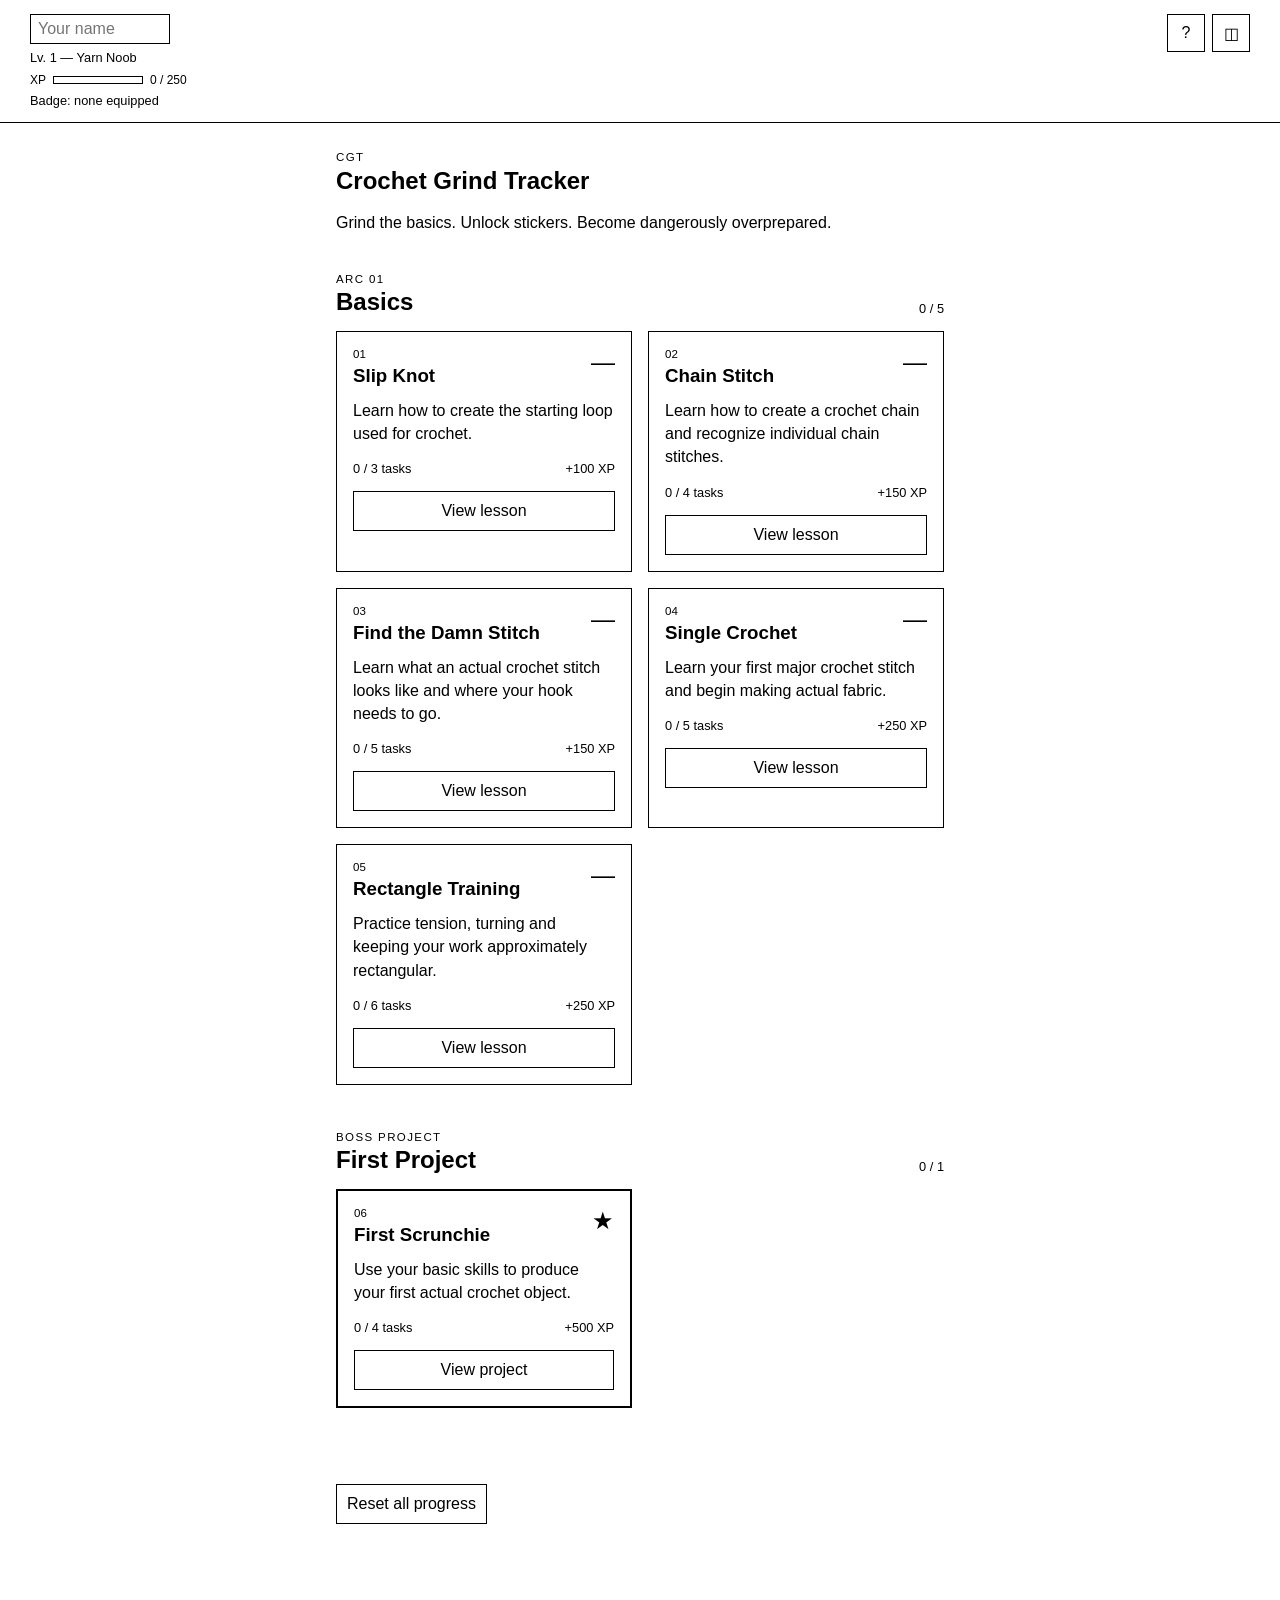
==== index.html @ 1a81e941 "Add files via upload" ====
<!DOCTYPE html>
<html lang="en">

<head>
    <meta charset="UTF-8">
    <meta name="viewport" content="width=device-width, initial-scale=1.0">

    <title>CGT — Crochet Grind Tracker</title>

    <link rel="stylesheet" href="css/style.css">
</head>

<body>

    <!-- =========================
         HUD
    ========================== -->

    <header class="hud">

        <div class="hud-player">

            <input
                id="player-name"
                class="player-name"
                type="text"
                placeholder="Your name"
                maxlength="20"
            >

            <p id="player-level" class="player-level">
                Lv. 1 — Yarn Noob
            </p>

            <div class="xp-row">

                <span>XP</span>

                <div class="xp-bar">
                    <div id="xp-fill" class="xp-fill"></div>
                </div>

                <span id="player-xp">
                    0 / 250
                </span>

            </div>

            <p id="equipped-badge" class="equipped-badge">
                Badge: none equipped
            </p>

        </div>


        <nav class="hud-actions">

            <button
                id="dictionary-button"
                class="icon-button"
                type="button"
                aria-label="Crochet dictionary"
                title="Crochet Dictionary"
            >
                ?
            </button>

            <button
                id="sticker-button"
                class="icon-button"
                type="button"
                aria-label="Sticker book"
                title="Sticker Book"
            >
                ◫
            </button>

        </nav>

    </header>


    <!-- =========================
         HOME
    ========================== -->

    <main id="home-view" class="app">

        <section class="page-intro">

            <p class="eyebrow">
                CGT
            </p>

            <h1>
                Crochet Grind Tracker
            </h1>

            <p>
                Grind the basics. Unlock stickers.
                Become dangerously overprepared.
            </p>

        </section>


        <div id="course-container"></div>


        <button
            id="reset-progress"
            class="reset-button"
            type="button"
        >
            Reset all progress
        </button>

    </main>


    <!-- =========================
         LESSON DETAIL
    ========================== -->

    <section
        id="lesson-view"
        class="full-view hidden"
    >

        <header class="view-header">

            <button
                id="lesson-back"
                class="back-button"
                type="button"
            >
                ← Back
            </button>

            <span id="lesson-number">
                Lesson
            </span>

        </header>


        <div
            id="lesson-content"
            class="view-content"
        ></div>

    </section>


    <!-- =========================
         STICKER BOOK
    ========================== -->

    <section
        id="sticker-view"
        class="full-view hidden"
    >

        <header class="view-header">

            <button
                id="sticker-back"
                class="back-button"
                type="button"
            >
                ← Back
            </button>

            <span>
                Sticker Book
            </span>

        </header>


        <div class="view-content">

            <p class="eyebrow">
                Collection
            </p>

            <h2>
                My Stickers
            </h2>

            <p>
                Complete lessons to unlock stickers.
                Tap an unlocked sticker to equip it.
            </p>

            <div
                id="sticker-grid"
                class="sticker-grid"
            ></div>

        </div>

    </section>


    <!-- =========================
         DICTIONARY
    ========================== -->

    <section
        id="dictionary-view"
        class="full-view hidden"
    >

        <header class="view-header">

            <button
                id="dictionary-back"
                class="back-button"
                type="button"
            >
                ← Back
            </button>

            <span>
                Crochet Dictionary
            </span>

        </header>


        <div class="view-content">

            <p class="eyebrow">
                Quick Reference
            </p>

            <h2>
                What the fuck does that code mean?
            </h2>


            <section class="detail-block">

                <h3>
                    Common abbreviations
                </h3>

                <dl class="dictionary-list">

                    <div>
                        <dt>ch</dt>
                        <dd>chain</dd>
                    </div>

                    <div>
                        <dt>st</dt>
                        <dd>stitch</dd>
                    </div>

                    <div>
                        <dt>sl st</dt>
                        <dd>slip stitch</dd>
                    </div>

                    <div>
                        <dt>sc</dt>
                        <dd>single crochet — US</dd>
                    </div>

                    <div>
                        <dt>dc</dt>
                        <dd>double crochet — meaning depends on US/UK terminology</dd>
                    </div>

                    <div>
                        <dt>inc</dt>
                        <dd>increase</dd>
                    </div>

                    <div>
                        <dt>dec</dt>
                        <dd>decrease</dd>
                    </div>

                    <div>
                        <dt>MR</dt>
                        <dd>magic ring</dd>
                    </div>

                    <div>
                        <dt>R / Row</dt>
                        <dd>row</dd>
                    </div>

                    <div>
                        <dt>Rnd</dt>
                        <dd>round</dd>
                    </div>

                    <div>
                        <dt>x6</dt>
                        <dd>repeat six times</dd>
                    </div>

                    <div>
                        <dt>(24)</dt>
                        <dd>24 stitches total at the end</dd>
                    </div>

                </dl>

            </section>


            <section class="detail-block">

                <h3>
                    US vs UK terminology
                </h3>

                <div class="table-wrap">

                    <table>

                        <thead>
                            <tr>
                                <th>US</th>
                                <th>UK</th>
                            </tr>
                        </thead>

                        <tbody>

                            <tr>
                                <td>single crochet — sc</td>
                                <td>double crochet — dc</td>
                            </tr>

                            <tr>
                                <td>half double crochet — hdc</td>
                                <td>half treble — htr</td>
                            </tr>

                            <tr>
                                <td>double crochet — dc</td>
                                <td>treble — tr</td>
                            </tr>

                            <tr>
                                <td>treble crochet — tr</td>
                                <td>double treble — dtr</td>
                            </tr>

                        </tbody>

                    </table>

                </div>

            </section>

        </div>

    </section>


    <script src="js/script.js"></script>

</body>

</html>
---- css/style.css ----
/* ========================================
   BASIC
======================================== */

* {
    box-sizing: border-box;
}

html {
    font-size: 16px;
}

body {
    margin: 0;

    font-family:
        Arial,
        Helvetica,
        sans-serif;

    color: #000;
    background: #fff;
}

button,
input {
    font: inherit;
}

button {
    color: inherit;
    background: #fff;

    border: 1px solid #000;

    cursor: pointer;
}

input {
    color: inherit;
    background: #fff;

    border: 1px solid #000;
}

.hidden {
    display: none !important;
}


/* ========================================
   HUD
======================================== */

.hud {
    position: sticky;

    top: 0;

    z-index: 10;

    display: flex;

    justify-content: space-between;
    align-items: flex-start;

    gap: 16px;

    padding: 14px;

    background: #fff;

    border-bottom: 1px solid #000;
}

.hud-player {
    flex: 1;

    min-width: 0;
}

.player-name {
    width: 140px;

    padding: 5px 7px;
}

.player-level,
.equipped-badge {
    margin: 6px 0 0;

    font-size: 0.8rem;
}

.xp-row {
    display: flex;

    align-items: center;

    gap: 7px;

    margin-top: 8px;

    font-size: 0.75rem;
}

.xp-bar {
    width: 90px;
    height: 8px;

    border: 1px solid #000;
}

.xp-fill {
    width: 0%;
    height: 100%;

    background: #000;

    transition: width 0.2s ease;
}

.hud-actions {
    display: flex;

    gap: 7px;
}

.icon-button {
    display: grid;

    place-items: center;

    width: 38px;
    height: 38px;

    padding: 0;
}


/* ========================================
   MAIN APP
======================================== */

.app {
    width: min(100%, 640px);

    margin: 0 auto;

    padding: 28px 16px 80px;
}

.page-intro {
    margin-bottom: 38px;
}

.page-intro h1 {
    margin: 4px 0 8px;
}

.page-intro p:last-child {
    line-height: 1.5;
}

.eyebrow {
    margin: 0;

    font-size: 0.72rem;

    text-transform: uppercase;

    letter-spacing: 0.12em;
}


/* ========================================
   COURSE SECTIONS
======================================== */

.course-section {
    margin-bottom: 46px;
}

.section-heading {
    display: flex;

    justify-content: space-between;
    align-items: flex-end;

    gap: 20px;

    margin-bottom: 15px;
}

.section-heading h2 {
    margin: 3px 0 0;
}

.section-progress {
    font-size: 0.8rem;
}


/* ========================================
   LESSON CARDS
======================================== */

.lesson-card {
    margin-bottom: 14px;

    padding: 16px;

    border: 1px solid #000;
}

.lesson-card.completed {
    background: #e8e8e8;

    border-width: 2px;
}

.lesson-card.boss {
    border-width: 2px;
}

.card-top {
    display: flex;

    justify-content: space-between;
    align-items: flex-start;

    gap: 20px;
}

.lesson-number {
    display: block;

    margin-bottom: 5px;

    font-size: 0.72rem;
}

.lesson-card h3 {
    margin: 0;
}

.complete-mark {
    font-size: 1.5rem;
}

.lesson-summary {
    margin: 12px 0;

    line-height: 1.45;
}

.card-meta {
    display: flex;

    justify-content: space-between;

    gap: 15px;

    margin-top: 16px;

    font-size: 0.8rem;
}

.card-button {
    width: 100%;

    margin-top: 15px;

    padding: 10px;
}


/* ========================================
   FULL VIEWS
======================================== */

.full-view {
    position: fixed;

    inset: 0;

    z-index: 50;

    overflow-y: auto;

    background: #fff;
}

.view-header {
    position: sticky;

    top: 0;

    z-index: 2;

    display: flex;

    justify-content: space-between;
    align-items: center;

    gap: 20px;

    padding: 14px 16px;

    background: #fff;

    border-bottom: 1px solid #000;
}

.back-button {
    padding: 8px 10px;
}

.view-content {
    width: min(100%, 640px);

    margin: 0 auto;

    padding: 28px 16px 80px;
}

.view-content h2 {
    margin: 4px 0 10px;
}

.view-content > p {
    line-height: 1.5;
}


/* ========================================
   DETAIL BLOCKS
======================================== */

.detail-block {
    margin-top: 30px;

    padding-top: 20px;

    border-top: 1px solid #000;
}

.detail-block h3 {
    margin-top: 0;
}


/* ========================================
   TASKS
======================================== */

.task-row {
    display: flex;

    align-items: flex-start;

    gap: 10px;

    margin: 15px 0;
}

.task-row input[type="checkbox"] {
    width: auto;

    margin-top: 3px;
}

.task-row.complete span {
    text-decoration: line-through;

    opacity: 0.6;
}


/* ========================================
   NUMERIC TASK
======================================== */

.numeric-task {
    margin: 18px 0;

    padding: 14px;

    border: 1px solid #000;
}

.numeric-task.complete {
    background: #eee;
}

.numeric-heading {
    display: flex;

    justify-content: space-between;

    gap: 20px;
}

.numeric-heading p {
    margin: 5px 0 0;

    font-size: 0.8rem;
}

.counter {
    display: flex;

    align-items: center;

    gap: 7px;

    margin-top: 14px;
}

.counter input {
    width: 80px;

    padding: 8px;

    text-align: center;
}

.counter button {
    min-width: 40px;

    padding: 8px;
}


/* ========================================
   REWARD
======================================== */

.reward-box {
    padding: 14px;

    border: 1px solid #000;
}

.reward-box.locked {
    opacity: 0.55;
}


/* ========================================
   MILESTONES
======================================== */

.milestone-list {
    margin: 15px 0 0;

    padding: 0;

    list-style: none;
}

.milestone-list li {
    margin: 10px 0;
}

.milestone-list .done {
    font-weight: bold;
}


/* ========================================
   STICKER BOOK
======================================== */

.sticker-grid {
    display: grid;

    grid-template-columns:
        repeat(2, 1fr);

    gap: 12px;

    margin-top: 25px;
}

.sticker {
    min-height: 150px;

    padding: 16px;

    text-align: center;

    border: 1px solid #000;
}

.sticker.unlocked {
    cursor: pointer;
}

.sticker.equipped {
    border-width: 3px;
}

.sticker-icon {
    margin-bottom: 10px;

    font-size: 2rem;
}

.sticker p {
    margin-bottom: 0;

    font-size: 0.8rem;
}


/* ========================================
   DICTIONARY
======================================== */

.dictionary-list {
    margin: 0;
}

.dictionary-list > div {
    display: grid;

    grid-template-columns: 80px 1fr;

    gap: 12px;

    padding: 10px 0;

    border-bottom: 1px solid #ddd;
}

.dictionary-list dt {
    font-weight: bold;
}

.dictionary-list dd {
    margin: 0;
}

.table-wrap {
    overflow-x: auto;
}

table {
    width: 100%;

    border-collapse: collapse;
}

th,
td {
    padding: 10px;

    text-align: left;

    border: 1px solid #000;
}


/* ========================================
   RESET
======================================== */

.reset-button {
    margin-top: 30px;

    padding: 10px;
}


/* ========================================
   DESKTOP
======================================== */

@media (min-width: 800px) {

    .hud {
        padding-inline: 30px;
    }

    .app {
        max-width: 950px;
    }

    .course-cards {
        display: grid;

        grid-template-columns:
            repeat(2, 1fr);

        gap: 16px;
    }

    .lesson-card {
        margin-bottom: 0;
    }

    .sticker-grid {
        grid-template-columns:
            repeat(3, 1fr);
    }

}
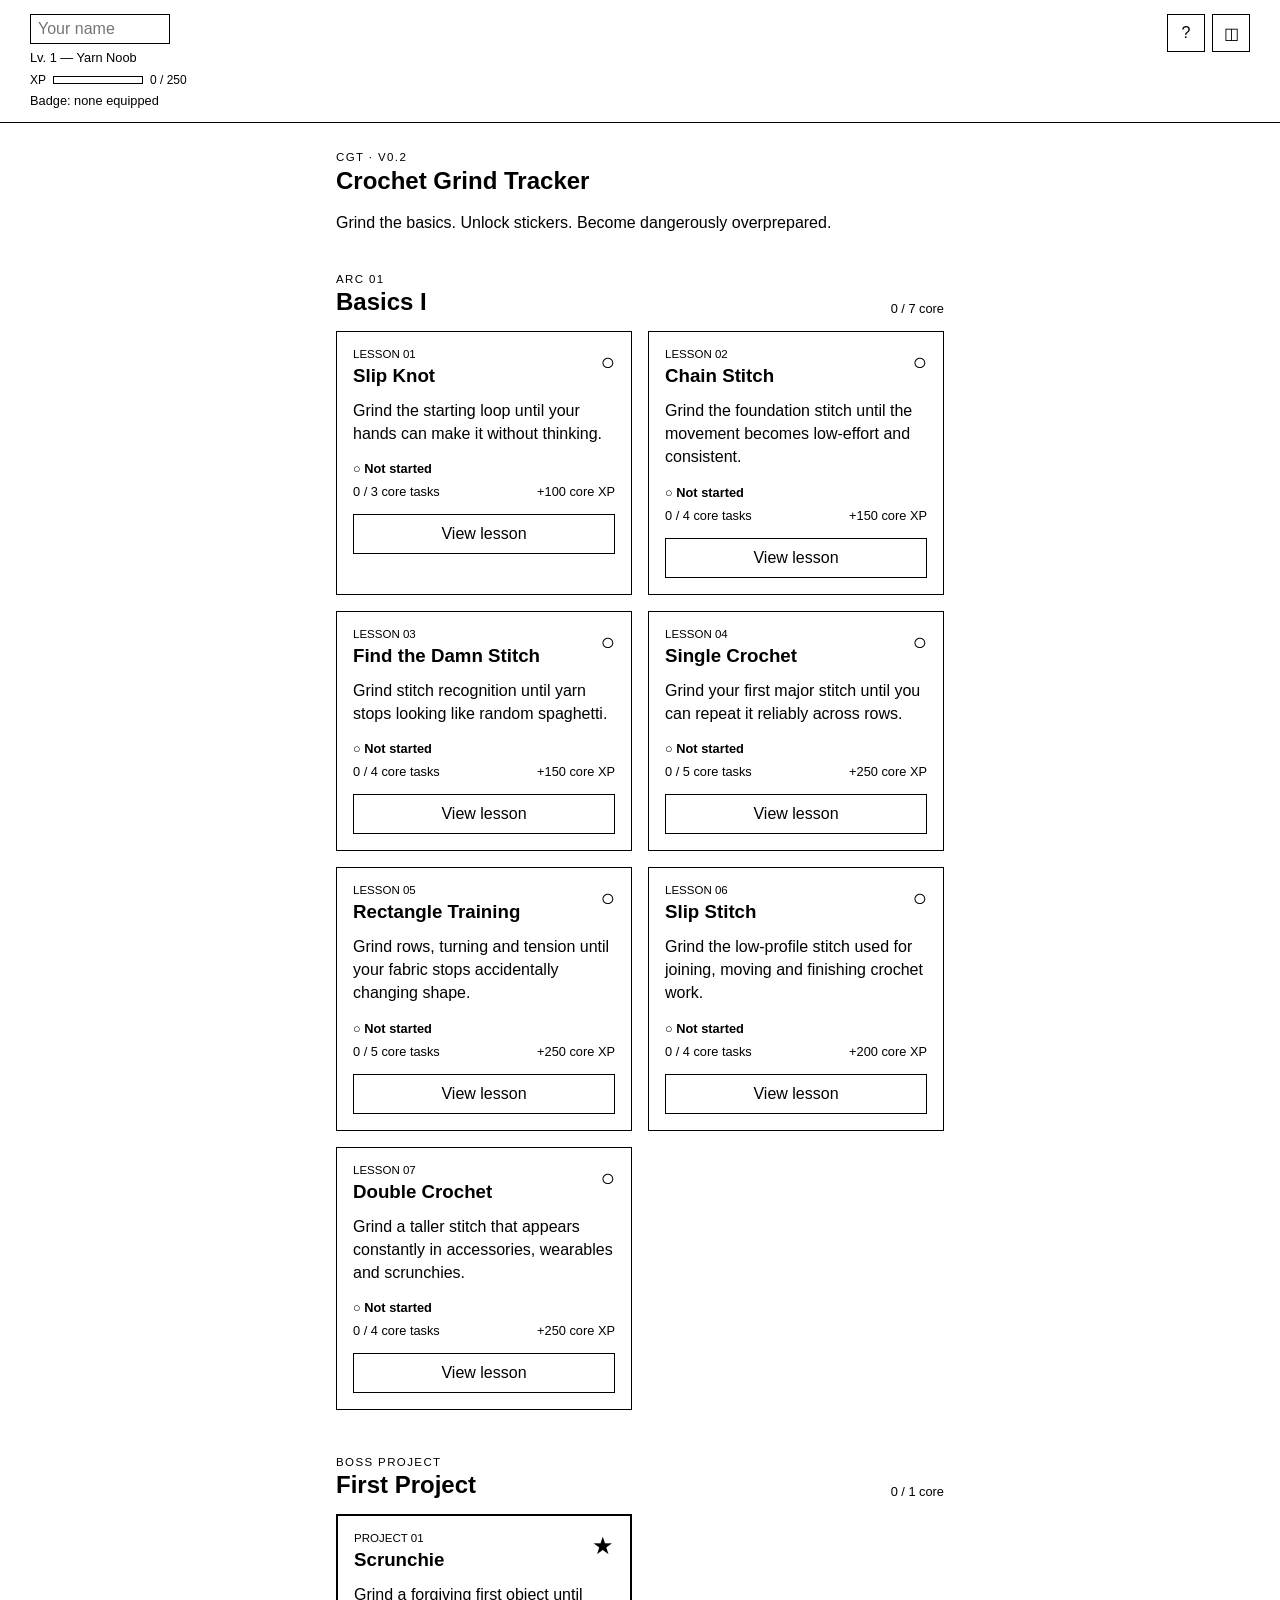
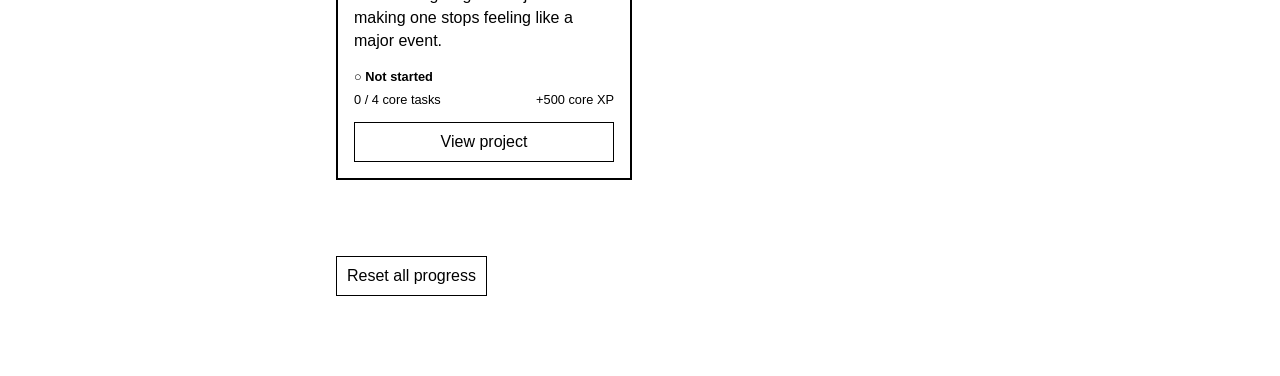
==== commit 6a9c55a7: "Add files via upload Update CGT to v0.2" ====
--- a/index.html
+++ b/index.html
@@ -1,372 +1,198 @@
-<!DOCTYPE html>
-<html lang="en">
-
-<head>
-    <meta charset="UTF-8">
-    <meta name="viewport" content="width=device-width, initial-scale=1.0">
-
-    <title>CGT — Crochet Grind Tracker</title>
-
-    <link rel="stylesheet" href="css/style.css">
-</head>
-
-<body>
-
-    <!-- =========================
-         HUD
-    ========================== -->
-
-    <header class="hud">
-
-        <div class="hud-player">
-
-            <input
-                id="player-name"
-                class="player-name"
-                type="text"
-                placeholder="Your name"
-                maxlength="20"
-            >
-
-            <p id="player-level" class="player-level">
-                Lv. 1 — Yarn Noob
-            </p>
-
-            <div class="xp-row">
-
-                <span>XP</span>
-
-                <div class="xp-bar">
-                    <div id="xp-fill" class="xp-fill"></div>
-                </div>
-
-                <span id="player-xp">
-                    0 / 250
-                </span>
-
-            </div>
-
-            <p id="equipped-badge" class="equipped-badge">
-                Badge: none equipped
-            </p>
-
-        </div>
-
-
-        <nav class="hud-actions">
-
-            <button
-                id="dictionary-button"
-                class="icon-button"
-                type="button"
-                aria-label="Crochet dictionary"
-                title="Crochet Dictionary"
-            >
-                ?
-            </button>
-
-            <button
-                id="sticker-button"
-                class="icon-button"
-                type="button"
-                aria-label="Sticker book"
-                title="Sticker Book"
-            >
-                ◫
-            </button>
-
-        </nav>
-
-    </header>
-
-
-    <!-- =========================
-         HOME
-    ========================== -->
-
-    <main id="home-view" class="app">
-
-        <section class="page-intro">
-
-            <p class="eyebrow">
-                CGT
-            </p>
-
-            <h1>
-                Crochet Grind Tracker
-            </h1>
-
-            <p>
-                Grind the basics. Unlock stickers.
-                Become dangerously overprepared.
-            </p>
-
-        </section>
-
-
-        <div id="course-container"></div>
-
-
-        <button
-            id="reset-progress"
-            class="reset-button"
-            type="button"
-        >
-            Reset all progress
-        </button>
-
-    </main>
-
-
-    <!-- =========================
-         LESSON DETAIL
-    ========================== -->
-
-    <section
-        id="lesson-view"
-        class="full-view hidden"
-    >
-
-        <header class="view-header">
-
-            <button
-                id="lesson-back"
-                class="back-button"
-                type="button"
-            >
-                ← Back
-            </button>
-
-            <span id="lesson-number">
-                Lesson
-            </span>
-
-        </header>
-
-
-        <div
-            id="lesson-content"
-            class="view-content"
-        ></div>
-
-    </section>
-
-
-    <!-- =========================
-         STICKER BOOK
-    ========================== -->
-
-    <section
-        id="sticker-view"
-        class="full-view hidden"
-    >
-
-        <header class="view-header">
-
-            <button
-                id="sticker-back"
-                class="back-button"
-                type="button"
-            >
-                ← Back
-            </button>
-
-            <span>
-                Sticker Book
-            </span>
-
-        </header>
-
-
-        <div class="view-content">
-
-            <p class="eyebrow">
-                Collection
-            </p>
-
-            <h2>
-                My Stickers
-            </h2>
-
-            <p>
-                Complete lessons to unlock stickers.
-                Tap an unlocked sticker to equip it.
-            </p>
-
-            <div
-                id="sticker-grid"
-                class="sticker-grid"
-            ></div>
-
-        </div>
-
-    </section>
-
-
-    <!-- =========================
-         DICTIONARY
-    ========================== -->
-
-    <section
-        id="dictionary-view"
-        class="full-view hidden"
-    >
-
-        <header class="view-header">
-
-            <button
-                id="dictionary-back"
-                class="back-button"
-                type="button"
-            >
-                ← Back
-            </button>
-
-            <span>
-                Crochet Dictionary
-            </span>
-
-        </header>
-
-
-        <div class="view-content">
-
-            <p class="eyebrow">
-                Quick Reference
-            </p>
-
-            <h2>
-                What the fuck does that code mean?
-            </h2>
-
-
-            <section class="detail-block">
-
-                <h3>
-                    Common abbreviations
-                </h3>
-
-                <dl class="dictionary-list">
-
-                    <div>
-                        <dt>ch</dt>
-                        <dd>chain</dd>
-                    </div>
-
-                    <div>
-                        <dt>st</dt>
-                        <dd>stitch</dd>
-                    </div>
-
-                    <div>
-                        <dt>sl st</dt>
-                        <dd>slip stitch</dd>
-                    </div>
-
-                    <div>
-                        <dt>sc</dt>
-                        <dd>single crochet — US</dd>
-                    </div>
-
-                    <div>
-                        <dt>dc</dt>
-                        <dd>double crochet — meaning depends on US/UK terminology</dd>
-                    </div>
-
-                    <div>
-                        <dt>inc</dt>
-                        <dd>increase</dd>
-                    </div>
-
-                    <div>
-                        <dt>dec</dt>
-                        <dd>decrease</dd>
-                    </div>
-
-                    <div>
-                        <dt>MR</dt>
-                        <dd>magic ring</dd>
-                    </div>
-
-                    <div>
-                        <dt>R / Row</dt>
-                        <dd>row</dd>
-                    </div>
-
-                    <div>
-                        <dt>Rnd</dt>
-                        <dd>round</dd>
-                    </div>
-
-                    <div>
-                        <dt>x6</dt>
-                        <dd>repeat six times</dd>
-                    </div>
-
-                    <div>
-                        <dt>(24)</dt>
-                        <dd>24 stitches total at the end</dd>
-                    </div>
-
-                </dl>
-
-            </section>
-
-
-            <section class="detail-block">
-
-                <h3>
-                    US vs UK terminology
-                </h3>
-
-                <div class="table-wrap">
-
-                    <table>
-
-                        <thead>
-                            <tr>
-                                <th>US</th>
-                                <th>UK</th>
-                            </tr>
-                        </thead>
-
-                        <tbody>
-
-                            <tr>
-                                <td>single crochet — sc</td>
-                                <td>double crochet — dc</td>
-                            </tr>
-
-                            <tr>
-                                <td>half double crochet — hdc</td>
-                                <td>half treble — htr</td>
-                            </tr>
-
-                            <tr>
-                                <td>double crochet — dc</td>
-                                <td>treble — tr</td>
-                            </tr>
-
-                            <tr>
-                                <td>treble crochet — tr</td>
-                                <td>double treble — dtr</td>
-                            </tr>
-
-                        </tbody>
-
-                    </table>
-
-                </div>
-
-            </section>
-
-        </div>
-
-    </section>
-
-
-    <script src="js/script.js"></script>
-
-</body>
-
-</html>+<!DOCTYPE html>
+<html lang="en">
+
+<head>
+    <meta charset="UTF-8">
+    <meta name="viewport" content="width=device-width, initial-scale=1.0">
+
+    <title>CGT — Crochet Grind Tracker</title>
+
+    <link rel="stylesheet" href="css/style.css">
+</head>
+
+<body>
+
+    <header class="hud">
+        <div class="hud-player">
+            <input
+                id="player-name"
+                class="player-name"
+                type="text"
+                placeholder="Your name"
+                maxlength="20"
+            >
+
+            <p id="player-level" class="player-level">Lv. 1 — Yarn Noob</p>
+
+            <div class="xp-row">
+                <span>XP</span>
+
+                <div class="xp-bar" aria-hidden="true">
+                    <div id="xp-fill" class="xp-fill"></div>
+                </div>
+
+                <span id="player-xp">0 / 250</span>
+            </div>
+
+            <p id="equipped-badge" class="equipped-badge">Badge: none equipped</p>
+        </div>
+
+        <nav class="hud-actions" aria-label="CGT tools">
+            <button
+                id="dictionary-button"
+                class="icon-button"
+                type="button"
+                aria-label="Crochet dictionary"
+                title="Crochet Dictionary"
+            >
+                ?
+            </button>
+
+            <button
+                id="sticker-button"
+                class="icon-button"
+                type="button"
+                aria-label="Sticker book"
+                title="Sticker Book"
+            >
+                ◫
+            </button>
+        </nav>
+    </header>
+
+
+    <main id="home-view" class="app">
+        <section class="page-intro">
+            <p class="eyebrow">CGT · v0.2</p>
+
+            <h1>Crochet Grind Tracker</h1>
+
+            <p>
+                Grind the basics. Unlock stickers.
+                Become dangerously overprepared.
+            </p>
+        </section>
+
+        <div id="course-container"></div>
+
+        <button id="reset-progress" class="reset-button" type="button">
+            Reset all progress
+        </button>
+    </main>
+
+
+    <section id="lesson-view" class="full-view hidden">
+        <header class="view-header">
+            <button id="lesson-back" class="back-button" type="button">
+                ← Back
+            </button>
+
+            <span id="lesson-number">Lesson</span>
+        </header>
+
+        <div id="lesson-content" class="view-content"></div>
+    </section>
+
+
+    <section id="sticker-view" class="full-view hidden">
+        <header class="view-header">
+            <button id="sticker-back" class="back-button" type="button">
+                ← Back
+            </button>
+
+            <span>Sticker Book</span>
+        </header>
+
+        <div class="view-content">
+            <p class="eyebrow">Collection</p>
+
+            <h2>My Stickers</h2>
+
+            <p>
+                Complete core goals to unlock stickers.
+                Tap an unlocked sticker to equip or unequip it.
+            </p>
+
+            <div id="sticker-grid" class="sticker-grid"></div>
+        </div>
+    </section>
+
+
+    <section id="dictionary-view" class="full-view hidden">
+        <header class="view-header">
+            <button id="dictionary-back" class="back-button" type="button">
+                ← Back
+            </button>
+
+            <span>Crochet Dictionary</span>
+        </header>
+
+        <div class="view-content">
+            <p class="eyebrow">Quick Reference</p>
+
+            <h2>What the fuck does that code mean?</h2>
+
+            <section class="detail-block">
+                <h3>Common abbreviations</h3>
+
+                <dl class="dictionary-list">
+                    <div><dt>ch</dt><dd>chain</dd></div>
+                    <div><dt>st</dt><dd>stitch</dd></div>
+                    <div><dt>sl st</dt><dd>slip stitch</dd></div>
+                    <div><dt>sc</dt><dd>single crochet — US</dd></div>
+                    <div><dt>hdc</dt><dd>half double crochet — US</dd></div>
+                    <div><dt>dc</dt><dd>double crochet — meaning depends on US/UK terminology</dd></div>
+                    <div><dt>inc</dt><dd>increase</dd></div>
+                    <div><dt>dec</dt><dd>decrease</dd></div>
+                    <div><dt>MR</dt><dd>magic ring</dd></div>
+                    <div><dt>R / Row</dt><dd>row</dd></div>
+                    <div><dt>Rnd</dt><dd>round</dd></div>
+                    <div><dt>x6</dt><dd>repeat six times</dd></div>
+                    <div><dt>(24)</dt><dd>24 stitches total at the end</dd></div>
+                </dl>
+            </section>
+
+            <section class="detail-block">
+                <h3>US vs UK terminology</h3>
+
+                <div class="table-wrap">
+                    <table>
+                        <thead>
+                            <tr>
+                                <th>US</th>
+                                <th>UK</th>
+                            </tr>
+                        </thead>
+
+                        <tbody>
+                            <tr>
+                                <td>single crochet — sc</td>
+                                <td>double crochet — dc</td>
+                            </tr>
+
+                            <tr>
+                                <td>half double crochet — hdc</td>
+                                <td>half treble — htr</td>
+                            </tr>
+
+                            <tr>
+                                <td>double crochet — dc</td>
+                                <td>treble — tr</td>
+                            </tr>
+
+                            <tr>
+                                <td>treble crochet — tr</td>
+                                <td>double treble — dtr</td>
+                            </tr>
+                        </tbody>
+                    </table>
+                </div>
+            </section>
+        </div>
+    </section>
+
+
+    <script src="js/script.js"></script>
+</body>
+
+</html>
--- a/css/style.css
+++ b/css/style.css
@@ -1,608 +1,578 @@
-/* ========================================
-   BASIC
-======================================== */
-
-* {
-    box-sizing: border-box;
-}
-
-html {
-    font-size: 16px;
-}
-
-body {
-    margin: 0;
-
-    font-family:
-        Arial,
-        Helvetica,
-        sans-serif;
-
-    color: #000;
-    background: #fff;
-}
-
-button,
-input {
-    font: inherit;
-}
-
-button {
-    color: inherit;
-    background: #fff;
-
-    border: 1px solid #000;
-
-    cursor: pointer;
-}
-
-input {
-    color: inherit;
-    background: #fff;
-
-    border: 1px solid #000;
-}
-
-.hidden {
-    display: none !important;
-}
-
-
-/* ========================================
-   HUD
-======================================== */
-
-.hud {
-    position: sticky;
-
-    top: 0;
-
-    z-index: 10;
-
-    display: flex;
-
-    justify-content: space-between;
-    align-items: flex-start;
-
-    gap: 16px;
-
-    padding: 14px;
-
-    background: #fff;
-
-    border-bottom: 1px solid #000;
-}
-
-.hud-player {
-    flex: 1;
-
-    min-width: 0;
-}
-
-.player-name {
-    width: 140px;
-
-    padding: 5px 7px;
-}
-
-.player-level,
-.equipped-badge {
-    margin: 6px 0 0;
-
-    font-size: 0.8rem;
-}
-
-.xp-row {
-    display: flex;
-
-    align-items: center;
-
-    gap: 7px;
-
-    margin-top: 8px;
-
-    font-size: 0.75rem;
-}
-
-.xp-bar {
-    width: 90px;
-    height: 8px;
-
-    border: 1px solid #000;
-}
-
-.xp-fill {
-    width: 0%;
-    height: 100%;
-
-    background: #000;
-
-    transition: width 0.2s ease;
-}
-
-.hud-actions {
-    display: flex;
-
-    gap: 7px;
-}
-
-.icon-button {
-    display: grid;
-
-    place-items: center;
-
-    width: 38px;
-    height: 38px;
-
-    padding: 0;
-}
-
-
-/* ========================================
-   MAIN APP
-======================================== */
-
-.app {
-    width: min(100%, 640px);
-
-    margin: 0 auto;
-
-    padding: 28px 16px 80px;
-}
-
-.page-intro {
-    margin-bottom: 38px;
-}
-
-.page-intro h1 {
-    margin: 4px 0 8px;
-}
-
-.page-intro p:last-child {
-    line-height: 1.5;
-}
-
-.eyebrow {
-    margin: 0;
-
-    font-size: 0.72rem;
-
-    text-transform: uppercase;
-
-    letter-spacing: 0.12em;
-}
-
-
-/* ========================================
-   COURSE SECTIONS
-======================================== */
-
-.course-section {
-    margin-bottom: 46px;
-}
-
-.section-heading {
-    display: flex;
-
-    justify-content: space-between;
-    align-items: flex-end;
-
-    gap: 20px;
-
-    margin-bottom: 15px;
-}
-
-.section-heading h2 {
-    margin: 3px 0 0;
-}
-
-.section-progress {
-    font-size: 0.8rem;
-}
-
-
-/* ========================================
-   LESSON CARDS
-======================================== */
-
-.lesson-card {
-    margin-bottom: 14px;
-
-    padding: 16px;
-
-    border: 1px solid #000;
-}
-
-.lesson-card.completed {
-    background: #e8e8e8;
-
-    border-width: 2px;
-}
-
-.lesson-card.boss {
-    border-width: 2px;
-}
-
-.card-top {
-    display: flex;
-
-    justify-content: space-between;
-    align-items: flex-start;
-
-    gap: 20px;
-}
-
-.lesson-number {
-    display: block;
-
-    margin-bottom: 5px;
-
-    font-size: 0.72rem;
-}
-
-.lesson-card h3 {
-    margin: 0;
-}
-
-.complete-mark {
-    font-size: 1.5rem;
-}
-
-.lesson-summary {
-    margin: 12px 0;
-
-    line-height: 1.45;
-}
-
-.card-meta {
-    display: flex;
-
-    justify-content: space-between;
-
-    gap: 15px;
-
-    margin-top: 16px;
-
-    font-size: 0.8rem;
-}
-
-.card-button {
-    width: 100%;
-
-    margin-top: 15px;
-
-    padding: 10px;
-}
-
-
-/* ========================================
-   FULL VIEWS
-======================================== */
-
-.full-view {
-    position: fixed;
-
-    inset: 0;
-
-    z-index: 50;
-
-    overflow-y: auto;
-
-    background: #fff;
-}
-
-.view-header {
-    position: sticky;
-
-    top: 0;
-
-    z-index: 2;
-
-    display: flex;
-
-    justify-content: space-between;
-    align-items: center;
-
-    gap: 20px;
-
-    padding: 14px 16px;
-
-    background: #fff;
-
-    border-bottom: 1px solid #000;
-}
-
-.back-button {
-    padding: 8px 10px;
-}
-
-.view-content {
-    width: min(100%, 640px);
-
-    margin: 0 auto;
-
-    padding: 28px 16px 80px;
-}
-
-.view-content h2 {
-    margin: 4px 0 10px;
-}
-
-.view-content > p {
-    line-height: 1.5;
-}
-
-
-/* ========================================
-   DETAIL BLOCKS
-======================================== */
-
-.detail-block {
-    margin-top: 30px;
-
-    padding-top: 20px;
-
-    border-top: 1px solid #000;
-}
-
-.detail-block h3 {
-    margin-top: 0;
-}
-
-
-/* ========================================
-   TASKS
-======================================== */
-
-.task-row {
-    display: flex;
-
-    align-items: flex-start;
-
-    gap: 10px;
-
-    margin: 15px 0;
-}
-
-.task-row input[type="checkbox"] {
-    width: auto;
-
-    margin-top: 3px;
-}
-
-.task-row.complete span {
-    text-decoration: line-through;
-
-    opacity: 0.6;
-}
-
-
-/* ========================================
-   NUMERIC TASK
-======================================== */
-
-.numeric-task {
-    margin: 18px 0;
-
-    padding: 14px;
-
-    border: 1px solid #000;
-}
-
-.numeric-task.complete {
-    background: #eee;
-}
-
-.numeric-heading {
-    display: flex;
-
-    justify-content: space-between;
-
-    gap: 20px;
-}
-
-.numeric-heading p {
-    margin: 5px 0 0;
-
-    font-size: 0.8rem;
-}
-
-.counter {
-    display: flex;
-
-    align-items: center;
-
-    gap: 7px;
-
-    margin-top: 14px;
-}
-
-.counter input {
-    width: 80px;
-
-    padding: 8px;
-
-    text-align: center;
-}
-
-.counter button {
-    min-width: 40px;
-
-    padding: 8px;
-}
-
-
-/* ========================================
-   REWARD
-======================================== */
-
-.reward-box {
-    padding: 14px;
-
-    border: 1px solid #000;
-}
-
-.reward-box.locked {
-    opacity: 0.55;
-}
-
-
-/* ========================================
-   MILESTONES
-======================================== */
-
-.milestone-list {
-    margin: 15px 0 0;
-
-    padding: 0;
-
-    list-style: none;
-}
-
-.milestone-list li {
-    margin: 10px 0;
-}
-
-.milestone-list .done {
-    font-weight: bold;
-}
-
-
-/* ========================================
-   STICKER BOOK
-======================================== */
-
-.sticker-grid {
-    display: grid;
-
-    grid-template-columns:
-        repeat(2, 1fr);
-
-    gap: 12px;
-
-    margin-top: 25px;
-}
-
-.sticker {
-    min-height: 150px;
-
-    padding: 16px;
-
-    text-align: center;
-
-    border: 1px solid #000;
-}
-
-.sticker.unlocked {
-    cursor: pointer;
-}
-
-.sticker.equipped {
-    border-width: 3px;
-}
-
-.sticker-icon {
-    margin-bottom: 10px;
-
-    font-size: 2rem;
-}
-
-.sticker p {
-    margin-bottom: 0;
-
-    font-size: 0.8rem;
-}
-
-
-/* ========================================
-   DICTIONARY
-======================================== */
-
-.dictionary-list {
-    margin: 0;
-}
-
-.dictionary-list > div {
-    display: grid;
-
-    grid-template-columns: 80px 1fr;
-
-    gap: 12px;
-
-    padding: 10px 0;
-
-    border-bottom: 1px solid #ddd;
-}
-
-.dictionary-list dt {
-    font-weight: bold;
-}
-
-.dictionary-list dd {
-    margin: 0;
-}
-
-.table-wrap {
-    overflow-x: auto;
-}
-
-table {
-    width: 100%;
-
-    border-collapse: collapse;
-}
-
-th,
-td {
-    padding: 10px;
-
-    text-align: left;
-
-    border: 1px solid #000;
-}
-
-
-/* ========================================
-   RESET
-======================================== */
-
-.reset-button {
-    margin-top: 30px;
-
-    padding: 10px;
-}
-
-
-/* ========================================
-   DESKTOP
-======================================== */
-
-@media (min-width: 800px) {
-
-    .hud {
-        padding-inline: 30px;
-    }
-
-    .app {
-        max-width: 950px;
-    }
-
-    .course-cards {
-        display: grid;
-
-        grid-template-columns:
-            repeat(2, 1fr);
-
-        gap: 16px;
-    }
-
-    .lesson-card {
-        margin-bottom: 0;
-    }
-
-    .sticker-grid {
-        grid-template-columns:
-            repeat(3, 1fr);
-    }
-
-}+/* ========================================
+   BASIC
+======================================== */
+
+* {
+    box-sizing: border-box;
+}
+
+html {
+    font-size: 16px;
+}
+
+body {
+    margin: 0;
+    font-family: Arial, Helvetica, sans-serif;
+    color: #000;
+    background: #fff;
+}
+
+button,
+input {
+    font: inherit;
+}
+
+button {
+    color: inherit;
+    background: #fff;
+    border: 1px solid #000;
+    cursor: pointer;
+}
+
+button:disabled {
+    cursor: not-allowed;
+    opacity: 0.45;
+}
+
+input {
+    color: inherit;
+    background: #fff;
+    border: 1px solid #000;
+}
+
+.hidden {
+    display: none !important;
+}
+
+
+/* ========================================
+   HUD
+======================================== */
+
+.hud {
+    position: sticky;
+    top: 0;
+    z-index: 10;
+
+    display: flex;
+    justify-content: space-between;
+    align-items: flex-start;
+    gap: 16px;
+
+    padding: 14px;
+    background: #fff;
+    border-bottom: 1px solid #000;
+}
+
+.hud-player {
+    flex: 1;
+    min-width: 0;
+}
+
+.player-name {
+    width: 140px;
+    padding: 5px 7px;
+}
+
+.player-level,
+.equipped-badge {
+    margin: 6px 0 0;
+    font-size: 0.8rem;
+}
+
+.xp-row {
+    display: flex;
+    align-items: center;
+    gap: 7px;
+    margin-top: 8px;
+    font-size: 0.75rem;
+}
+
+.xp-bar {
+    width: 90px;
+    height: 8px;
+    border: 1px solid #000;
+}
+
+.xp-fill {
+    width: 0%;
+    height: 100%;
+    background: #000;
+    transition: width 0.2s ease;
+}
+
+.hud-actions {
+    display: flex;
+    gap: 7px;
+}
+
+.icon-button {
+    display: grid;
+    place-items: center;
+    width: 38px;
+    height: 38px;
+    padding: 0;
+}
+
+
+/* ========================================
+   MAIN APP
+======================================== */
+
+.app {
+    width: min(100%, 640px);
+    margin: 0 auto;
+    padding: 28px 16px 80px;
+}
+
+.page-intro {
+    margin-bottom: 38px;
+}
+
+.page-intro h1 {
+    margin: 4px 0 8px;
+}
+
+.page-intro p:last-child {
+    line-height: 1.5;
+}
+
+.eyebrow {
+    margin: 0;
+    font-size: 0.72rem;
+    text-transform: uppercase;
+    letter-spacing: 0.12em;
+}
+
+
+/* ========================================
+   COURSE SECTIONS
+======================================== */
+
+.course-section {
+    margin-bottom: 46px;
+}
+
+.section-heading {
+    display: flex;
+    justify-content: space-between;
+    align-items: flex-end;
+    gap: 20px;
+    margin-bottom: 15px;
+}
+
+.section-heading h2 {
+    margin: 3px 0 0;
+}
+
+.section-progress {
+    font-size: 0.8rem;
+}
+
+
+/* ========================================
+   LESSON CARDS + STATES
+======================================== */
+
+.lesson-card {
+    margin-bottom: 14px;
+    padding: 16px;
+    border: 1px solid #000;
+}
+
+.lesson-card.in-progress {
+    border-style: dashed;
+}
+
+.lesson-card.core-complete {
+    background: #eee;
+    border-width: 2px;
+}
+
+.lesson-card.mastery-bronze {
+    background: #eee;
+    border: 3px dashed #000;
+}
+
+.lesson-card.mastery-silver {
+    background: #eee;
+    border: 3px double #000;
+}
+
+.lesson-card.mastery-gold {
+    background: #eee;
+    border: 4px double #000;
+}
+
+.lesson-card.boss {
+    border-width: 2px;
+}
+
+.card-top {
+    display: flex;
+    justify-content: space-between;
+    align-items: flex-start;
+    gap: 20px;
+}
+
+.lesson-number {
+    display: block;
+    margin-bottom: 5px;
+    font-size: 0.72rem;
+}
+
+.lesson-card h3 {
+    margin: 0;
+}
+
+.complete-mark {
+    font-size: 1.5rem;
+}
+
+.lesson-summary {
+    margin: 12px 0;
+    line-height: 1.45;
+}
+
+.card-status-row,
+.card-meta {
+    display: flex;
+    justify-content: space-between;
+    gap: 15px;
+    flex-wrap: wrap;
+    font-size: 0.8rem;
+}
+
+.card-status-row {
+    margin-top: 16px;
+    font-weight: bold;
+}
+
+.card-meta {
+    margin-top: 8px;
+}
+
+.card-button {
+    width: 100%;
+    margin-top: 15px;
+    padding: 10px;
+}
+
+
+/* ========================================
+   FULL VIEWS
+======================================== */
+
+.full-view {
+    position: fixed;
+    inset: 0;
+    z-index: 50;
+    overflow-y: auto;
+    background: #fff;
+}
+
+.view-header {
+    position: sticky;
+    top: 0;
+    z-index: 2;
+
+    display: flex;
+    justify-content: space-between;
+    align-items: center;
+    gap: 20px;
+
+    padding: 14px 16px;
+    background: #fff;
+    border-bottom: 1px solid #000;
+}
+
+.back-button {
+    padding: 8px 10px;
+}
+
+.view-content {
+    width: min(100%, 640px);
+    margin: 0 auto;
+    padding: 28px 16px 80px;
+}
+
+.view-content h2 {
+    margin: 4px 0 10px;
+}
+
+.view-content > p {
+    line-height: 1.5;
+}
+
+
+/* ========================================
+   DETAIL BLOCKS
+======================================== */
+
+.detail-block {
+    margin-top: 30px;
+    padding-top: 20px;
+    border-top: 1px solid #000;
+}
+
+.detail-block h3 {
+    margin-top: 0;
+}
+
+.materials-line {
+    margin: 0;
+    line-height: 1.5;
+}
+
+
+/* ========================================
+   TASKS
+======================================== */
+
+.task-row {
+    display: flex;
+    align-items: flex-start;
+    gap: 10px;
+    margin: 15px 0;
+}
+
+.task-row input[type="checkbox"] {
+    width: auto;
+    margin-top: 3px;
+}
+
+.task-row.complete span {
+    text-decoration: line-through;
+    opacity: 0.6;
+}
+
+
+/* ========================================
+   COUNTERS
+======================================== */
+
+.numeric-task,
+.mastery-card,
+.freestyle-box,
+.tutorial-box {
+    margin: 18px 0;
+    padding: 14px;
+    border: 1px solid #000;
+}
+
+.numeric-task.complete,
+.mastery-card.complete {
+    background: #eee;
+}
+
+.mastery-card.locked {
+    opacity: 0.45;
+}
+
+.numeric-heading,
+.mastery-heading,
+.freestyle-heading {
+    display: flex;
+    justify-content: space-between;
+    align-items: flex-start;
+    gap: 20px;
+}
+
+.numeric-heading p,
+.mastery-heading p,
+.freestyle-heading p {
+    margin: 5px 0 0;
+    font-size: 0.8rem;
+}
+
+.counter {
+    display: flex;
+    align-items: center;
+    gap: 7px;
+    flex-wrap: wrap;
+    margin-top: 14px;
+}
+
+.counter input {
+    width: 80px;
+    padding: 8px;
+    text-align: center;
+}
+
+.counter button {
+    min-width: 40px;
+    padding: 8px;
+}
+
+.mastery-stack {
+    display: grid;
+    gap: 12px;
+    margin-top: 16px;
+}
+
+.mastery-tier {
+    font-weight: bold;
+}
+
+.mastery-note,
+.freestyle-note,
+.saved-note {
+    font-size: 0.8rem;
+}
+
+
+/* ========================================
+   PERSONAL TUTORIAL
+======================================== */
+
+.tutorial-input-row {
+    display: flex;
+    gap: 8px;
+    flex-wrap: wrap;
+}
+
+.tutorial-input-row input {
+    flex: 1 1 240px;
+    min-width: 0;
+    padding: 9px;
+}
+
+.tutorial-input-row button {
+    padding: 9px 12px;
+}
+
+.saved-tutorial-link {
+    display: inline-block;
+    margin-top: 12px;
+}
+
+
+/* ========================================
+   REWARD
+======================================== */
+
+.reward-box {
+    padding: 14px;
+    border: 1px solid #000;
+}
+
+.reward-box.locked {
+    opacity: 0.55;
+}
+
+
+/* ========================================
+   STICKER BOOK
+======================================== */
+
+.sticker-grid {
+    display: grid;
+    grid-template-columns: repeat(2, 1fr);
+    gap: 12px;
+    margin-top: 25px;
+}
+
+.sticker {
+    min-height: 150px;
+    padding: 16px;
+    text-align: center;
+    border: 1px solid #000;
+}
+
+.sticker.unlocked {
+    cursor: pointer;
+}
+
+.sticker.equipped {
+    border-width: 3px;
+}
+
+.sticker-icon {
+    margin-bottom: 10px;
+    font-size: 2rem;
+}
+
+.sticker p {
+    margin-bottom: 0;
+    font-size: 0.8rem;
+}
+
+
+/* ========================================
+   DICTIONARY
+======================================== */
+
+.dictionary-list {
+    margin: 0;
+}
+
+.dictionary-list > div {
+    display: grid;
+    grid-template-columns: 80px 1fr;
+    gap: 12px;
+    padding: 10px 0;
+    border-bottom: 1px solid #ddd;
+}
+
+.dictionary-list dt {
+    font-weight: bold;
+}
+
+.dictionary-list dd {
+    margin: 0;
+}
+
+.table-wrap {
+    overflow-x: auto;
+}
+
+table {
+    width: 100%;
+    border-collapse: collapse;
+}
+
+th,
+td {
+    padding: 10px;
+    text-align: left;
+    border: 1px solid #000;
+}
+
+
+/* ========================================
+   RESET
+======================================== */
+
+.reset-button {
+    margin-top: 30px;
+    padding: 10px;
+}
+
+
+/* ========================================
+   DESKTOP
+======================================== */
+
+@media (min-width: 800px) {
+    .hud {
+        padding-inline: 30px;
+    }
+
+    .app {
+        max-width: 950px;
+    }
+
+    .course-cards {
+        display: grid;
+        grid-template-columns: repeat(2, 1fr);
+        gap: 16px;
+    }
+
+    .lesson-card {
+        margin-bottom: 0;
+    }
+
+    .sticker-grid {
+        grid-template-columns: repeat(3, 1fr);
+    }
+}
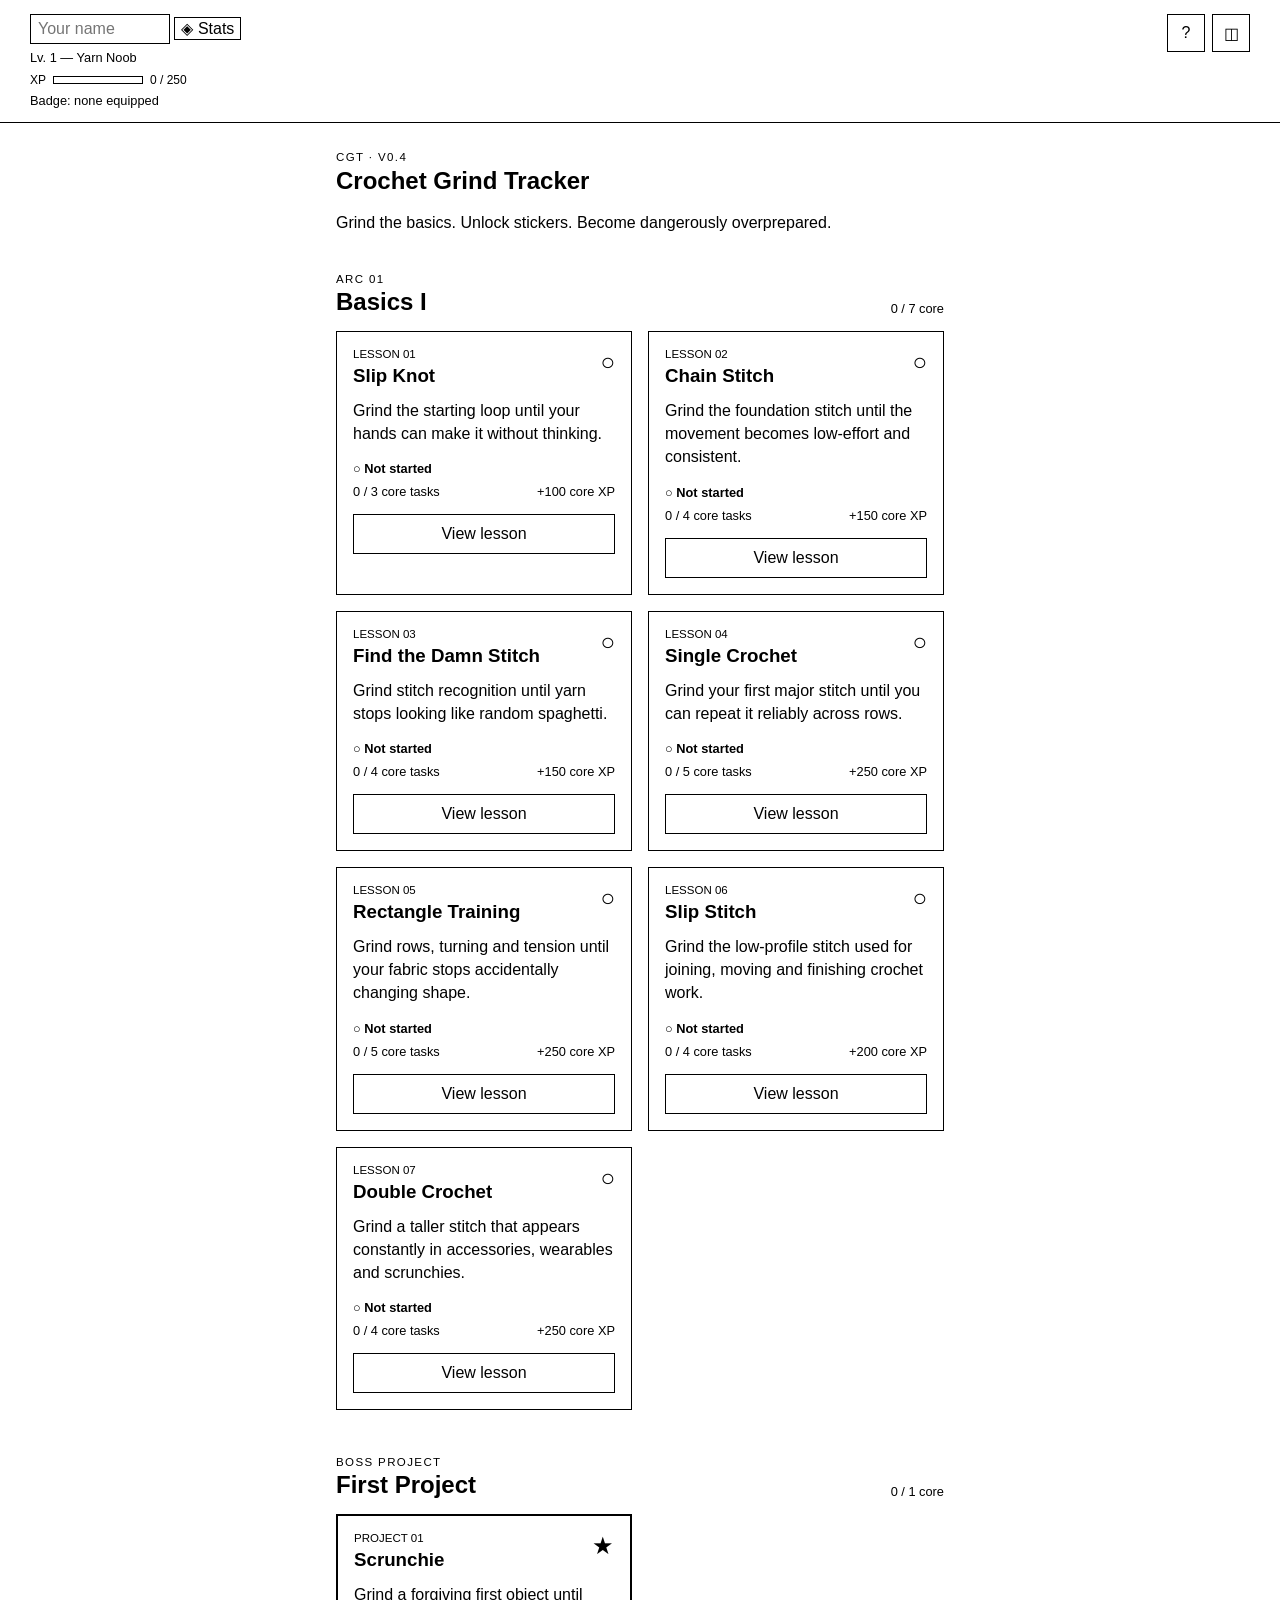
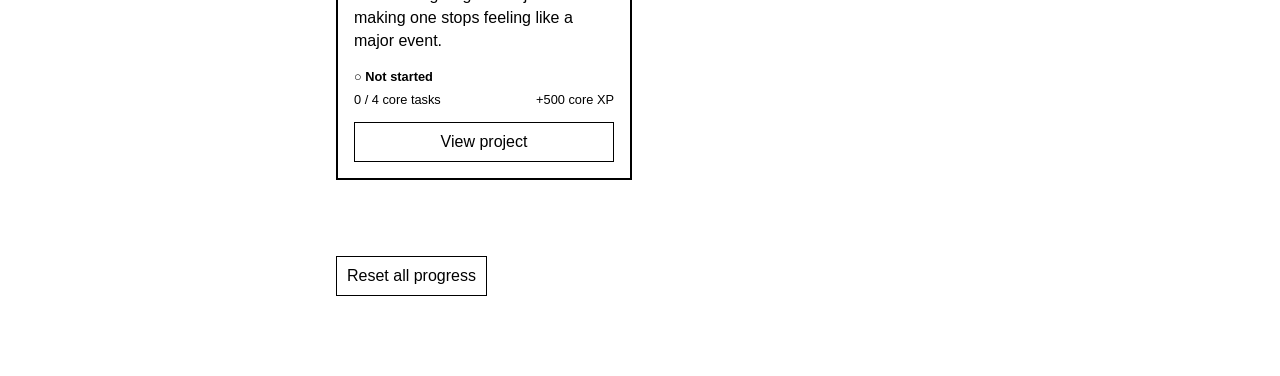
==== commit 830ff8b4: "Add files via upload CGT v0.4 ZIP" ====
--- a/index.html
+++ b/index.html
@@ -7,20 +7,32 @@
 
     <title>CGT — Crochet Grind Tracker</title>
 
-    <link rel="stylesheet" href="css/style.css">
+   <link rel="stylesheet" href="css/style.css?v=0.3">
 </head>
 
 <body>
 
     <header class="hud">
         <div class="hud-player">
-            <input
-                id="player-name"
-                class="player-name"
-                type="text"
-                placeholder="Your name"
-                maxlength="20"
-            >
+            <div class="player-name-row">
+                <input
+                    id="player-name"
+                    class="player-name"
+                    type="text"
+                    placeholder="Your name"
+                    maxlength="20"
+                >
+
+                <button
+                    id="stats-button"
+                    class="stats-button"
+                    type="button"
+                    aria-label="Character stats"
+                    title="Character Stats"
+                >
+                    ◈ Stats
+                </button>
+            </div>
 
             <p id="player-level" class="player-level">Lv. 1 — Yarn Noob</p>
 
@@ -63,7 +75,7 @@
 
     <main id="home-view" class="app">
         <section class="page-intro">
-            <p class="eyebrow">CGT · v0.2</p>
+            <p class="eyebrow">CGT · v0.4</p>
 
             <h1>Crochet Grind Tracker</h1>
 
@@ -94,6 +106,23 @@
     </section>
 
 
+    <section id="stats-view" class="full-view hidden">
+        <header class="view-header">
+            <button id="stats-back" class="back-button" type="button">
+                ← Back
+            </button>
+
+            <span>Character Stats</span>
+        </header>
+
+        <div class="view-content">
+            <p class="eyebrow">Character Sheet</p>
+            <h2>Your Crochet Stats</h2>
+            <p>Stats unlock as you begin new lessons and grow automatically from the counters you already track.</p>
+            <div id="stats-content"></div>
+        </div>
+    </section>
+
     <section id="sticker-view" class="full-view hidden">
         <header class="view-header">
             <button id="sticker-back" class="back-button" type="button">
@@ -130,7 +159,7 @@
         <div class="view-content">
             <p class="eyebrow">Quick Reference</p>
 
-            <h2>What the fuck does that code mean?</h2>
+            <h2>What does that crochet code mean?</h2>
 
             <section class="detail-block">
                 <h3>Common abbreviations</h3>
@@ -192,7 +221,7 @@
     </section>
 
 
-    <script src="js/script.js"></script>
+   <script src="js/script.js?v=0.4"></script>
 </body>
 
 </html>
